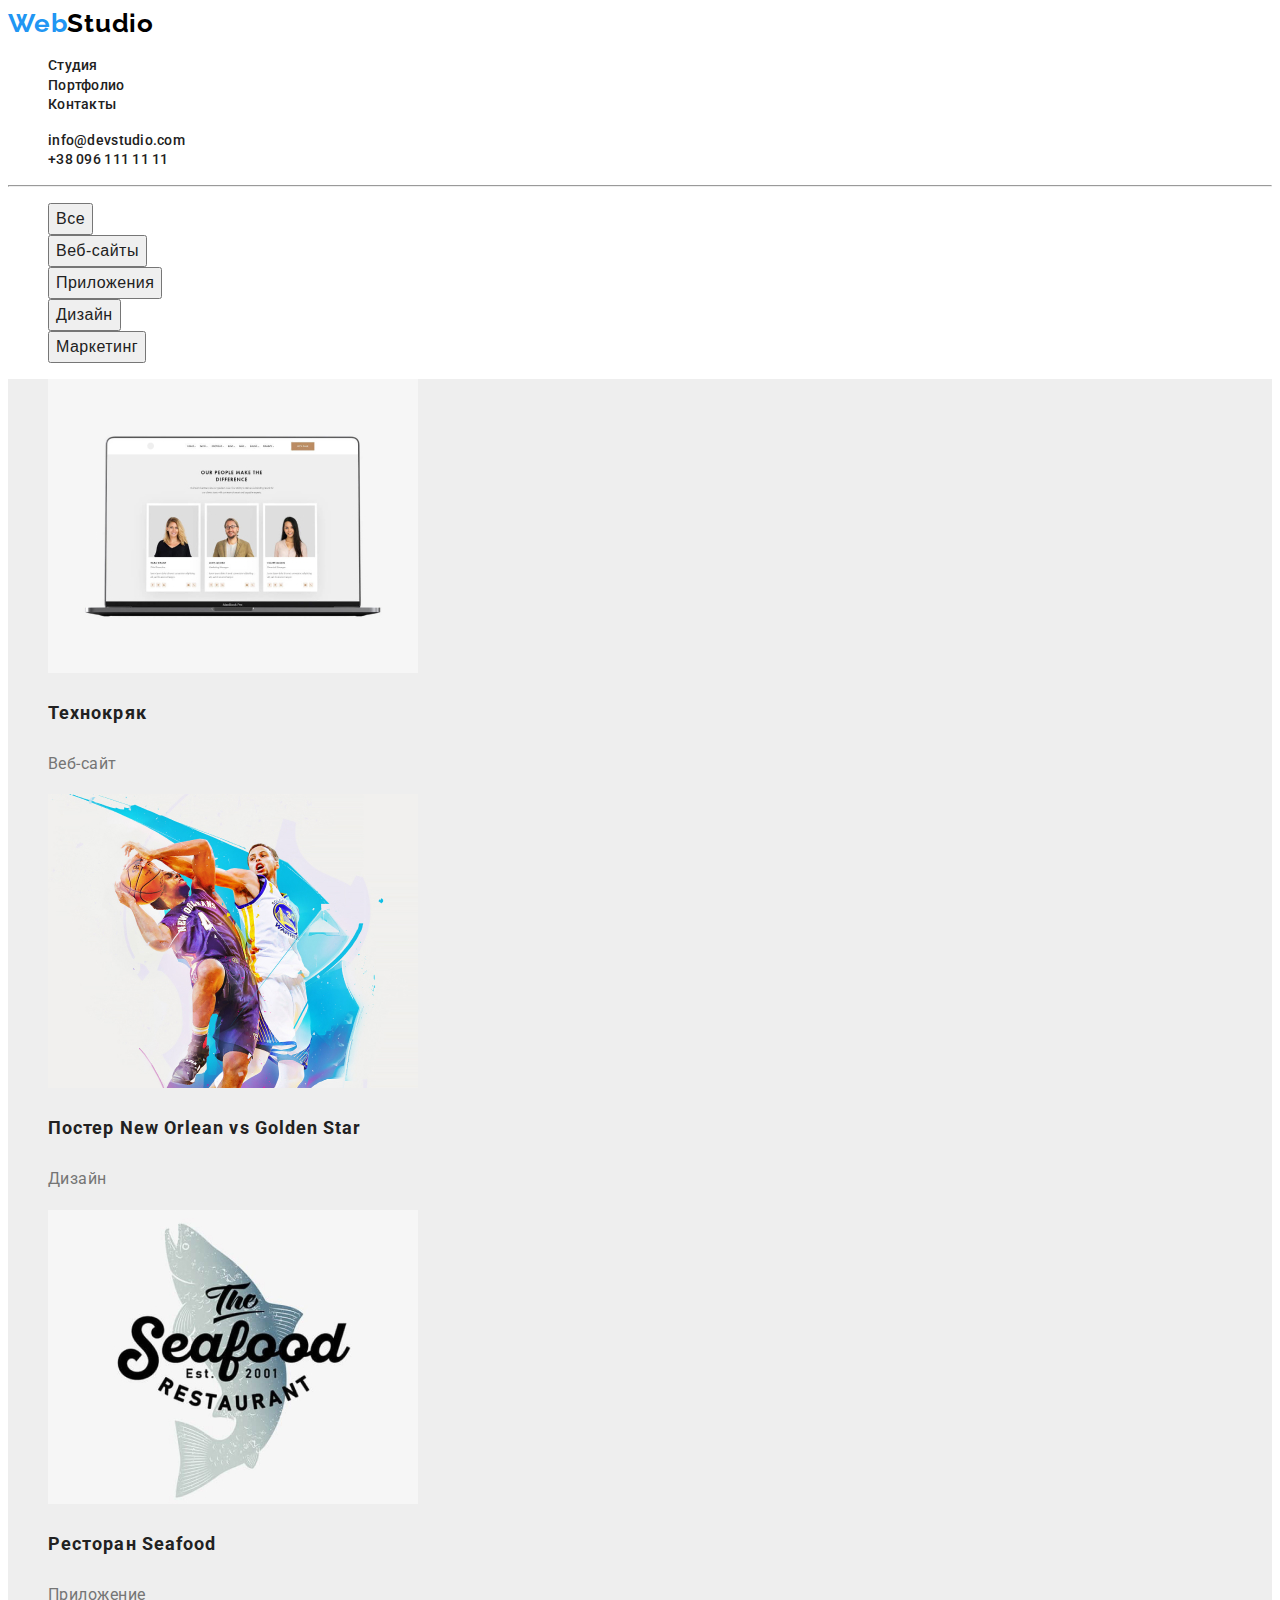
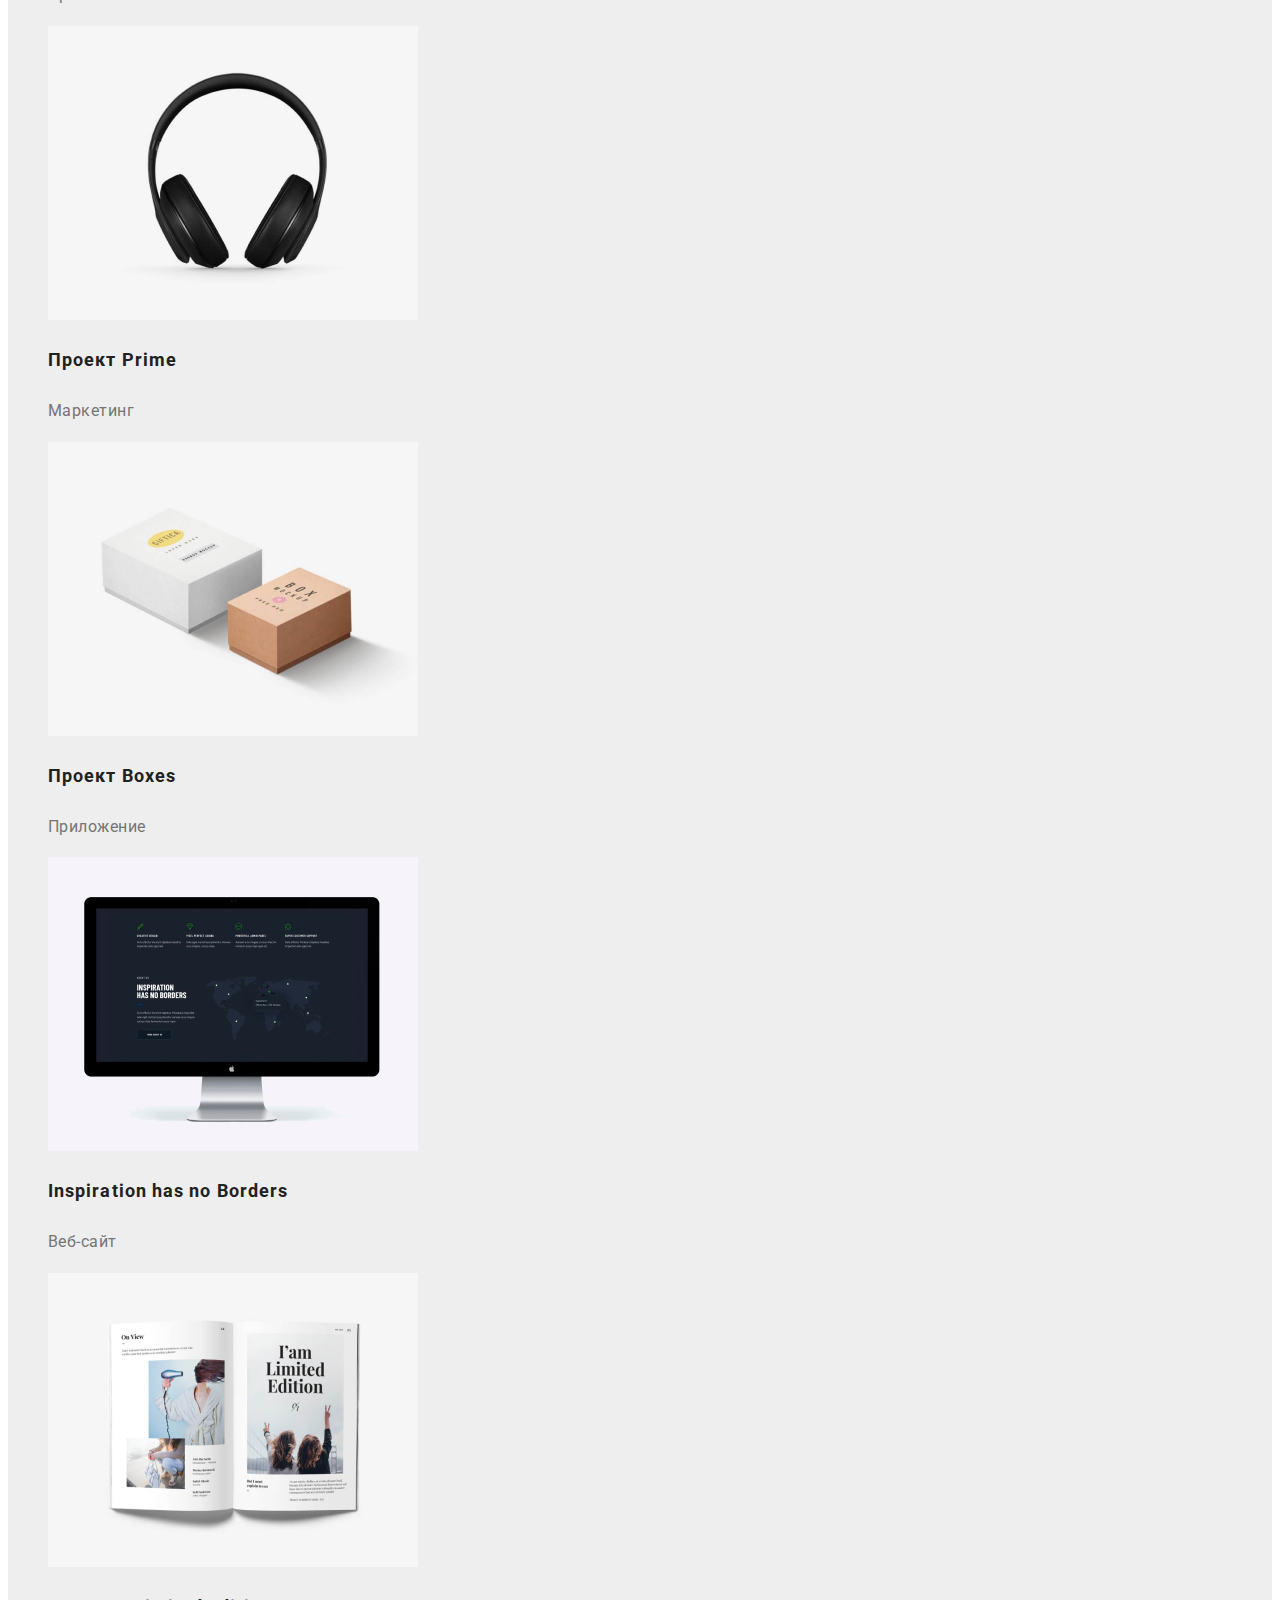
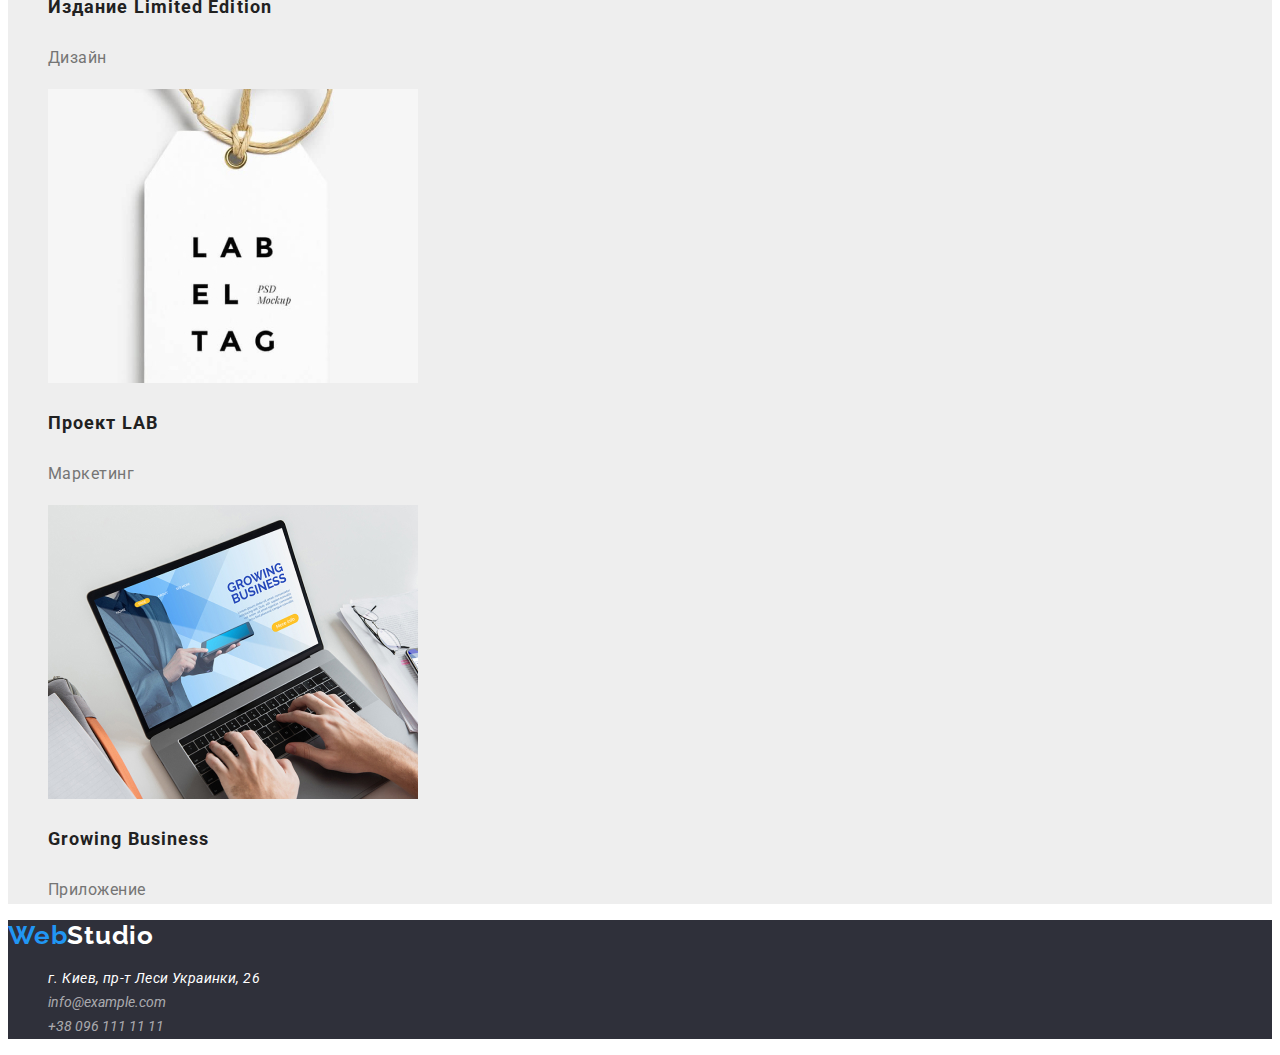
==== portfolio.html @ 7d11e71d "Summary" ====
<!DOCTYPE html>
<html lang="ru">

<head>
    <meta charset="UTF-8">
    <meta http-equiv="X-UA-Compatible" content="IE=edge">
    <meta name="viewport" content="width=device-width, initial-scale=1.0">
    <title>Document</title>
    <link rel="preconnect" href="https://fonts.googleapis.com">
    <link rel="preconnect" href="https://fonts.gstatic.com" crossorigin>
    <link href="https://fonts.googleapis.com/css2?family=Raleway:wght@700&family=Roboto:wght@400;700;900&display=swap"
        rel="stylesheet">
    <link rel="stylesheet" href="Styels/styels.css">
</head>

<body>
    <!--верхняя линия-->
    <header class="header">
        <nav class="heder-nav">
            <a href="/" class="heder-logo link">Web<span class="studio">Studio</span></a>
            <ul class="heder-list">
                <li class="heder-item"><a href="index.html" class="heder-link link">Студия</a></li>
                <li class="heder-item"><a href="portfolio.html" class="heder-link link">Портфолио</a></li>
                <li class="heder-item"><a href="/" class="heder-link link">Контакты</a></li>
            </ul>
        </nav>
        <ul class="heder-contacs">
            <li class="heder-contact-item"><a href="mailto:info@devstudio.com"
                    class="heder-contacs-mail link">info@devstudio.com</a></li>
            <li class="heder-contact-item"><a href="tel:+380961111111" class="heder-contacs-tel link">+38 096 111 11
                    11</a></li>
        </ul>
        <hr class="line">
    </header>
    <!--кнопки-->
    <section class="example">
        <h2 class="visually">кнопки</h2>
        <ul class="examples-list-btn">
        <li class="examples-item-btn"><button type="button" class="link-example-btn">Все</button></li>
        <li class="examples-item-btn"><button type="button" class="link-example-btn">Веб-сайты</button></li>
        <li class="examples-item-btn"><button type="button" class="link-example-btn">Приложения</button></li>
        <li class="examples-item-btn"><button type="button" class="link-example-btn">Дизайн</button></li>
        <li class="examples-item-btn"><button type="button" class="link-example-btn">Маркетинг</button></li>
    </ul>
    <!--примеры работ-->
    
        <h2 class="visually">примеры работы</h2>
    <ul class="examples-list">
        <li class="examples-item"><img src="./imeges/img(14).jpg" alt="ноутбук с изображением" width="370">
            <h3 class="project-type">Технокряк</h3>
            <p class="direction">Веб-сайт</p>
        </li>
        <li class="examples-item"><img src="./imeges/img(15).jpg" alt="баскетболисты" width="370">
            <h3 class="project-type">Постер New Orlean vs Golden Star</h3>
            <p class="direction">Дизайн</p>
        </li>
        <li class="examples-item"><img src="./imeges/img(16).jpg" alt="логотип ресторана" width="370">
            <h3 class="project-type">Ресторан Seafood</h3>
            <p class="direction">Приложение</p>
        </li>
        <li class="examples-item"><img src="./imeges/img(7).jpg" alt="наушники" width="370">
            <h3 class="project-type">Проект Prime</h3>
            <p class="direction">Маркетинг</p>
        </li>
        <li class="examples-item"><img src="./imeges/img(8).jpg" alt="коробки" width="370">
            <h3 class="project-type">Проект Boxes</h3>
            <p class="direction">Приложение</p>
        </li>
        <li class="examples-item"><img src="./imeges/img(9).jpg" alt="монитор" width="370">
            <h3 class="project-type">Inspiration has no Borders</h3>
            <p class="direction">Веб-сайт</p>
        </li>
        <li class="examples-item"><img src="./imeges/img(10).jpg" alt="журнал" width="370">
            <h3 class="project-type">Издание Limited Edition</h3>
            <p class="direction">Дизайн</p>
        </li>
        <li class="examples-item"><img src="./imeges/img(11).jpg" alt="брелок" width="370">
            <h3 class="project-type">Проект LAB</h3>
            <p class="direction">Маркетинг</p>
        </li>
        <li class="examples-item"><img src="./imeges/img(12).jpg" alt="человек работает за ноутбуком" width="370">
            <h3 class="project-type">Growing Business</h3>
            <p class="direction">Приложение</p>
        </li>
    </ul>
    </section>
    <!--подвал-->
    <footer class="footer">
        <a href="/" class="footer-link link">Web<span class="studio1">Studio</span></a>
        <address class="footer-addres">
            <ul class="footer-list">
                <li class="footer_item_addres"><a href="/" class="footer-addres-name link">г. Киев, пр-т Леси Украинки,
                        26</a></li>
                <li class="footer-item"><a href="mailto:info@example.com" class="footer-mail link">info@example.com</a>
                </li>
                <li class="footer-item"><a href="tel:+380961111111" class="footer-tel link">+38 096 111 11 11</a></li>
            </ul>
        </address>
    </footer>
</body>

</html>
---- Styels/styels.css ----
ul {
    list-style: none;
}

.link {
    text-decoration: none;
}

body {
    font-family: "roboto", roboto-serif;
}

:root {
    --heder-color: #212121;
}

/*-----------верхняя линяя-------------*/
.heder-logo {
    font-family: 'Raleway';
    font-style: normal;
    font-weight: 700;
    font-size: 26px;
    line-height: 1.19;
    letter-spacing: 0.03em;
    color: #2196F3;
}

.studio {
    font-weight: 700;
    font-size: 26px;
    line-height: 1.19;
    letter-spacing: 0.03em;
    color: #000000;
}

.heder-link {
    font-weight: 500;
    font-size: 14px;
    line-height: 1.33;
    letter-spacing: 0.02em;
    color: var(--heder-color);
}

.heder-link:hover {
    color: #2196F3;
}

.heder-link:focus {
    color: #2196F3;
}


.heder-contacs-tel,
.heder-contacs-mail {
    font-weight: 500;
    font-size: 14px;
    line-height: 1.33;
    letter-spacing: 0.02em;
    color: var(--heder-color);

}

.heder-contacs-tel:hover,
.heder-contacs-mail:hover {
    color: #2196F3;
}

.heder-contacs-tel:focus,
.heder-contacs-mail:focus {
    color: #2196F3
}

/*----------шапка--------------*/
.advertising {
    background: #2F303A;
}

.advertising-name {
    font-weight: 900;
    font-size: 44px;
    line-height: 1.36;
    text-align: center;
    letter-spacing: 0.06em;
    text-transform: uppercase;
    color: #FFFFFF
}



.color-btn {
    font-weight: 700;
    font-size: 16px;
    line-height: 30px;
    /* identical to box height, or 188% */

    display: flex;
    align-items: center;
    text-align: center;
    letter-spacing: 0.06em;

    color: #FFFFFF;
}

.color-btn:hover {
    background: #2196F3;
    box-shadow: 0px 4px 4px rgba(0, 0, 0, 0.15);
    border-radius: 4px;
}

/*-------особенности--------------*/
.chip-name {
    font-weight: 700;
    font-size: 14px;
    line-height: 1.33;
    letter-spacing: 0.03em;
    text-transform: uppercase;
    color: var(--heder-color);
}

.chip-par {
    font-weight: 400;
    font-size: 14px;
    line-height: 1.71;
    letter-spacing: 0.03em;
    color: #757575;
}

/*---------чем мы занимаемся-------*/
.work-name {
    font-weight: 700;
    font-size: 36px;
    line-height: 1.62;
    text-align: center;
    letter-spacing: 0.03em;
    color: var(--heder-color);
}

/*-----------наша команда-----------*/
.teams {
    background: #F5F4FA;
}

.teams-list {
    background: #FFFFFF;
}

.teams-list .our-teams {
    font-weight: 700;
    font-size: 36px;
    line-height: 1.62;
    text-align: center;
    letter-spacing: 0.03em;
    color: var(--heder-color);
}

.teams-team-name {
    font-weight: 500;
    font-size: 16px;
    line-height: 1.33;
    text-align: center;
    letter-spacing: 0.03em;
    color: var(--heder-color);
}

.teams-team-profesion {
    font-weight: 400;
    font-size: 16px;
    line-height: 1.33;
    text-align: center;
    letter-spacing: 0.03em;
    color: #757575;
}

/*-----------------подвал-----------*/
.footer {
    background: #2F303A;
}

.studio1 {
    font-family: 'Raleway';
    font-style: normal;
    font-weight: 700;
    font-size: 26px;
    line-height: 1.19;
    letter-spacing: 0.03em;
    color: #FFFFFF;
}

.footer-link {
    font-family: 'Raleway';
    font-style: normal;
    font-weight: 700;
    font-size: 26px;
    line-height: 1.19;
    letter-spacing: 0.03em;
    color: #2196F3;
}

.footer-mail,
.footer-tel {
    font-weight: 400;
    font-size: 14px;
    line-height: 1.71;
    color: rgba(255, 255, 255, 0.6);
}

.footer-addres-name {
    font-weight: 400;
    font-size: 14px;
    line-height: 1.71;
    letter-spacing: 0.03em;
    color: #FFFFFF;
}

/*-----------портфолио кнопки------*/
.line {
    #ECECEC;
}

.link-example-btn {
    font-weight: 500;
    font-size: 16px;
    line-height: 1.62;
    text-align: center;
    letter-spacing: 0.03em;
    color: #212121;
}

.link-example-btn:hover {
    background: #2196F3;
}

.link-example-btn:focus {
    background: #2196F3;
}

.examples-list {
    background: #EEEEEE;
}

.visually {
    position: absolute;
    white-space: nowrap;
    width: 1px;
    height: 1px;
    overflow: hidden;
    border: 0;
    padding: 0;
    clip: rect(0 0 0 0);
    clip-path: inset(50%);
    margin: -1px;
}

.project-type {
    font-weight: 700;
    font-size: 18px;
    line-height: 2;
    letter-spacing: 0.06em;
    color: #212121;
}

.direction {
    font-weight: 400;
    font-size: 16px;
    line-height: 1.86;
    letter-spacing: 0.03em;
    color: #757575;
}
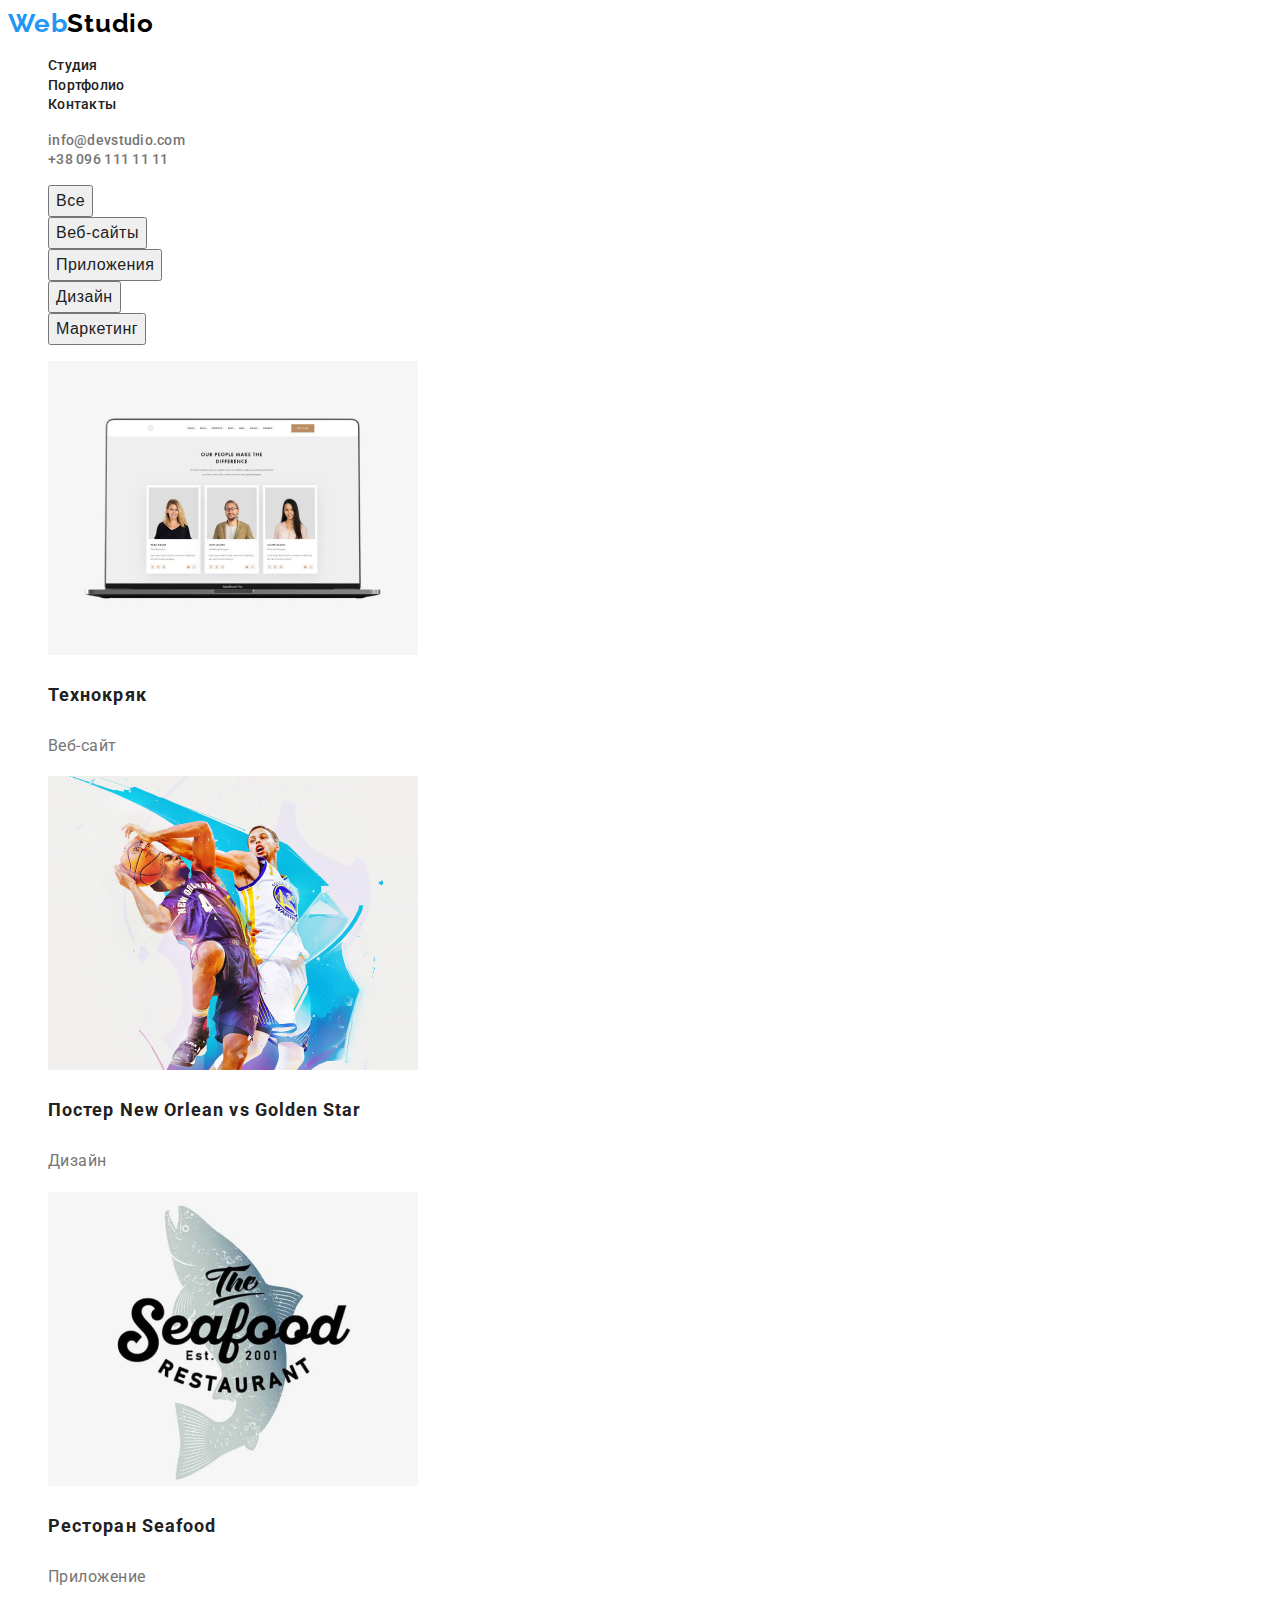
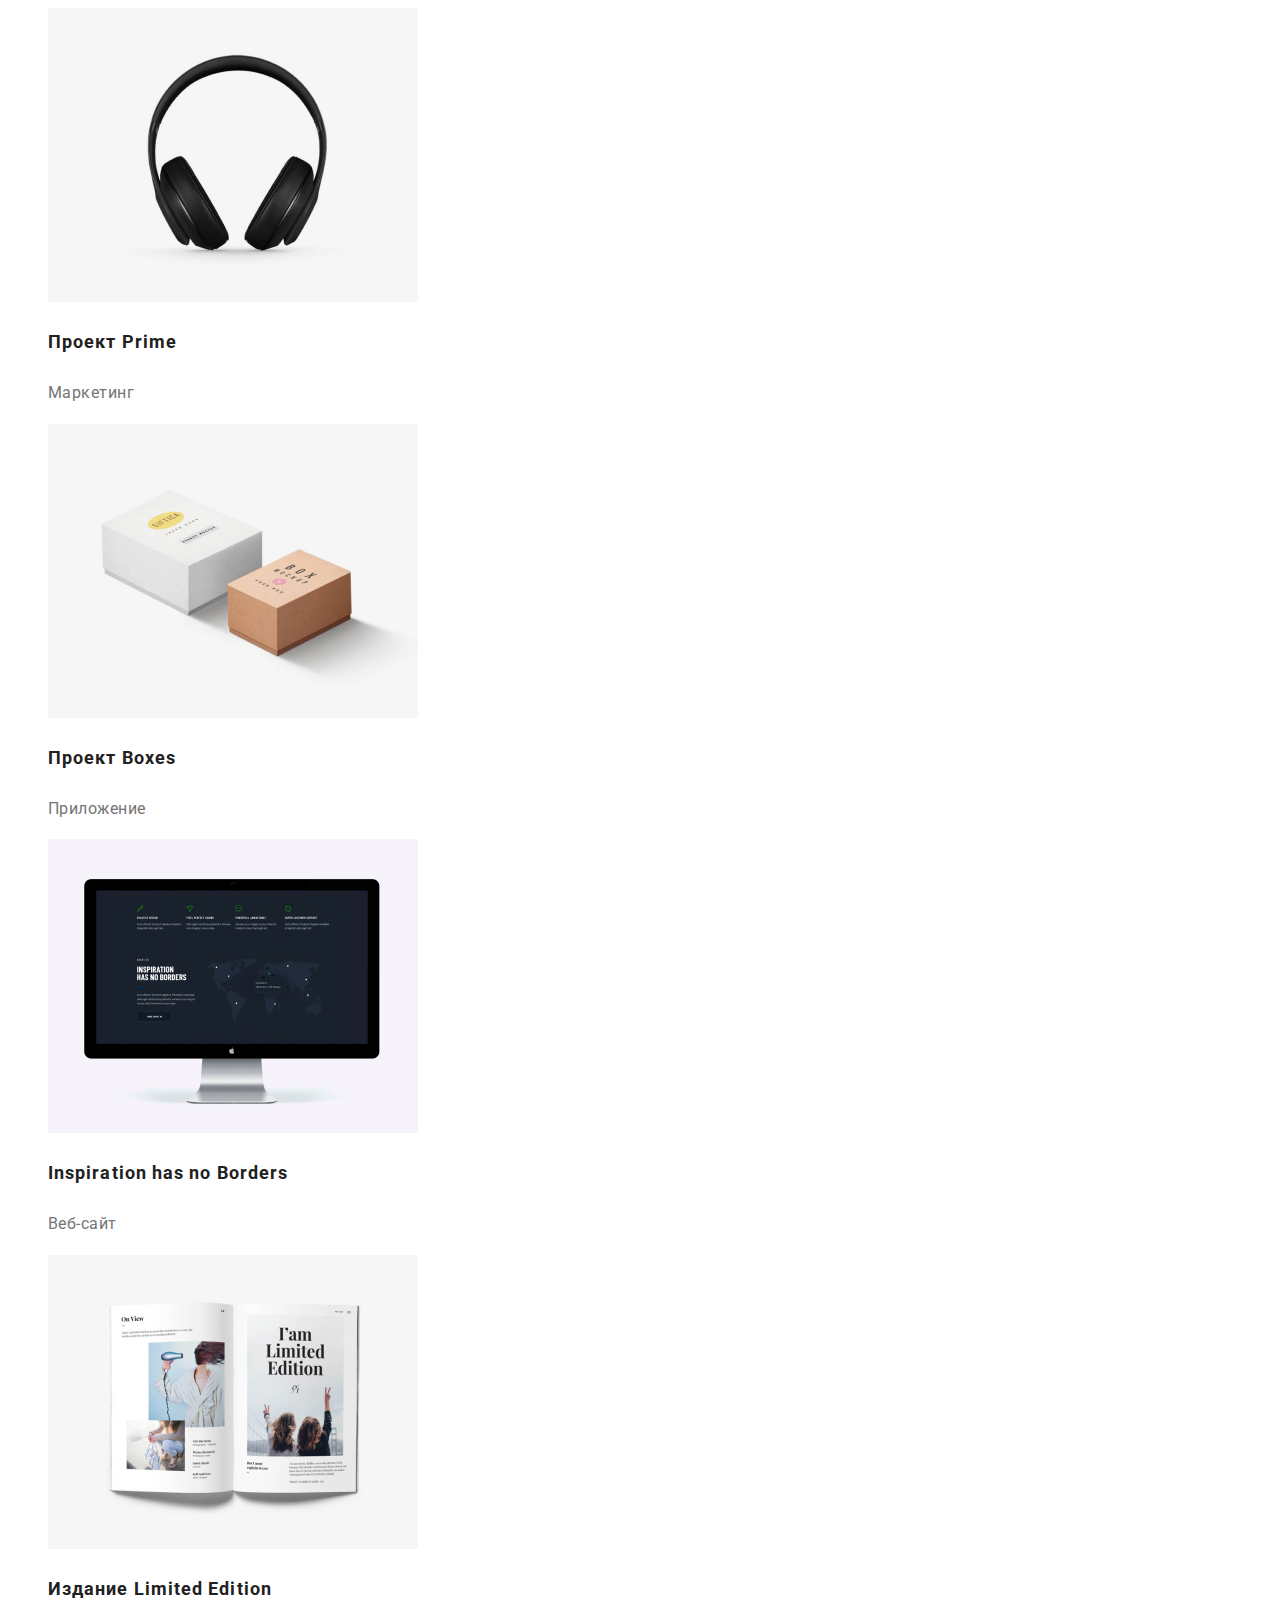
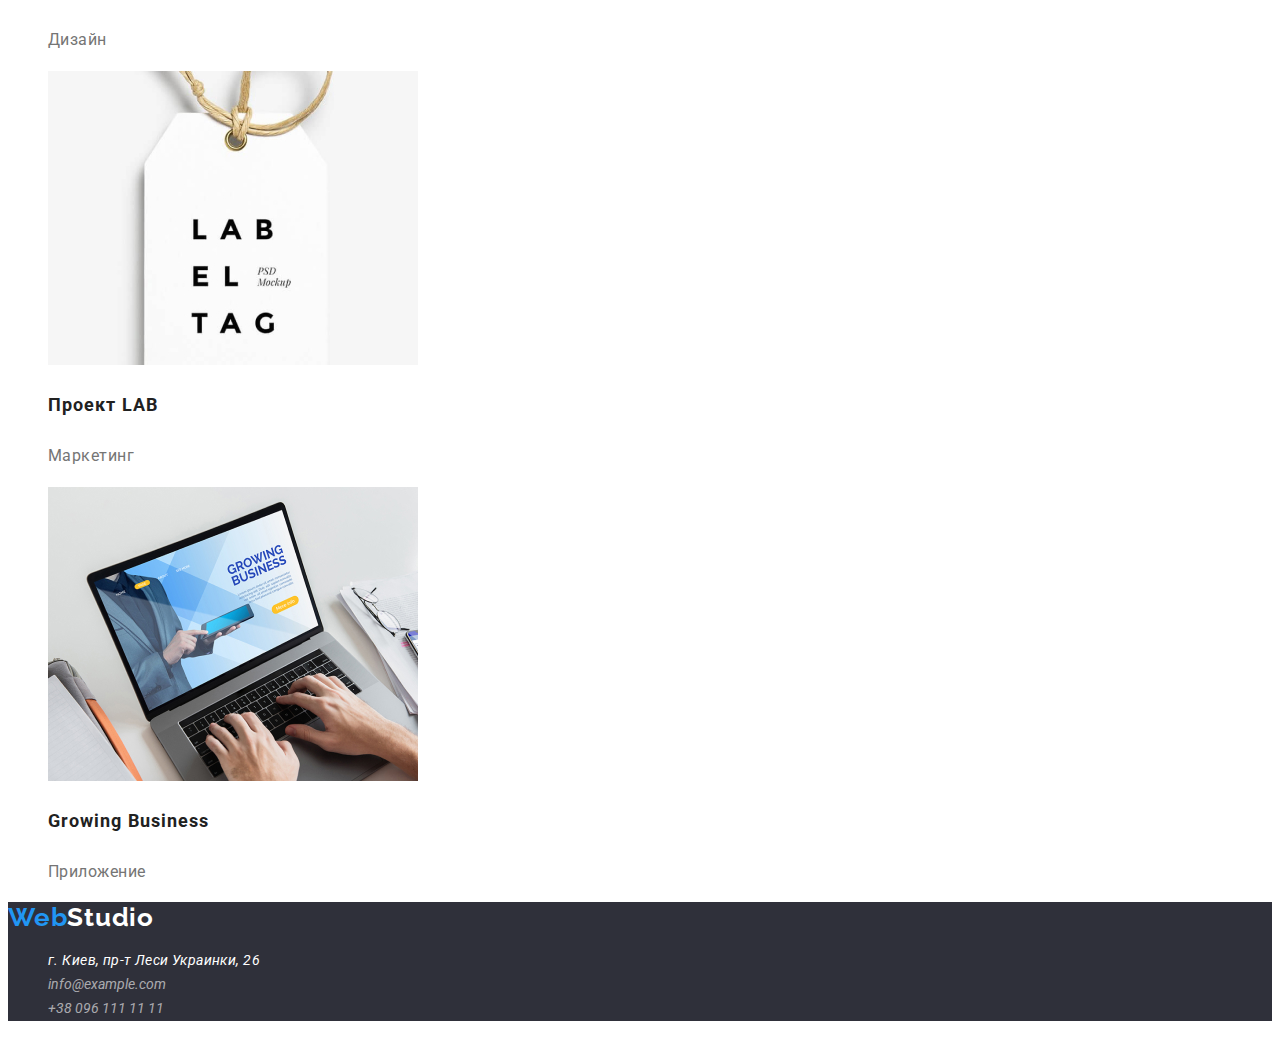
==== commit 26a2a712: "summary" ====
--- a/portfolio.html
+++ b/portfolio.html
@@ -8,7 +8,7 @@
     <title>Document</title>
     <link rel="preconnect" href="https://fonts.googleapis.com">
     <link rel="preconnect" href="https://fonts.gstatic.com" crossorigin>
-    <link href="https://fonts.googleapis.com/css2?family=Raleway:wght@700&family=Roboto:wght@400;700;900&display=swap"
+    <link href="https://fonts.googleapis.com/css2?family=Raleway:wght@700&family=Roboto:wght@400;500;700;900&display=swap"
         rel="stylesheet">
     <link rel="stylesheet" href="Styels/styels.css">
 </head>
@@ -30,8 +30,7 @@
             <li class="heder-contact-item"><a href="tel:+380961111111" class="heder-contacs-tel link">+38 096 111 11
                     11</a></li>
         </ul>
-        <hr class="line">
-    </header>
+        </header>
     <!--кнопки-->
     <section class="example">
         <h2 class="visually">кнопки</h2>
--- a/Styels/styels.css
+++ b/Styels/styels.css
@@ -12,6 +12,10 @@
 
 :root {
     --heder-color: #212121;
+}
+
+button {
+    cursor: pointer;
 }
 
 /*-----------верхняя линяя-------------*/
@@ -56,7 +60,7 @@
     font-size: 14px;
     line-height: 1.33;
     letter-spacing: 0.02em;
-    color: var(--heder-color);
+    color: #757575;
 
 }
 
@@ -97,8 +101,8 @@
     align-items: center;
     text-align: center;
     letter-spacing: 0.06em;
-
-    color: #FFFFFF;
+    color: #FFFFFF;
+    background: #2196F3;
 }
 
 .color-btn:hover {
@@ -210,12 +214,16 @@
     line-height: 1.71;
     letter-spacing: 0.03em;
     color: #FFFFFF;
+
+}
+
+.footer-mail:hover,
+.footer-tel:hover,
+.footer-addres-name:hover {
+    color: #2196F3;
 }
 
 /*-----------портфолио кнопки------*/
-.line {
-    #ECECEC;
-}
 
 .link-example-btn {
     font-weight: 500;
@@ -227,6 +235,13 @@
 }
 
 .link-example-btn:hover {
+    font-weight: 500;
+    font-size: 16px;
+    line-height: 1.62;
+    text-align: center;
+    letter-spacing: 0.03em;
+
+    color: #FFFFFF;
     background: #2196F3;
 }
 
@@ -235,7 +250,7 @@
 }
 
 .examples-list {
-    background: #EEEEEE;
+    background: #FFF;
 }
 
 .visually {
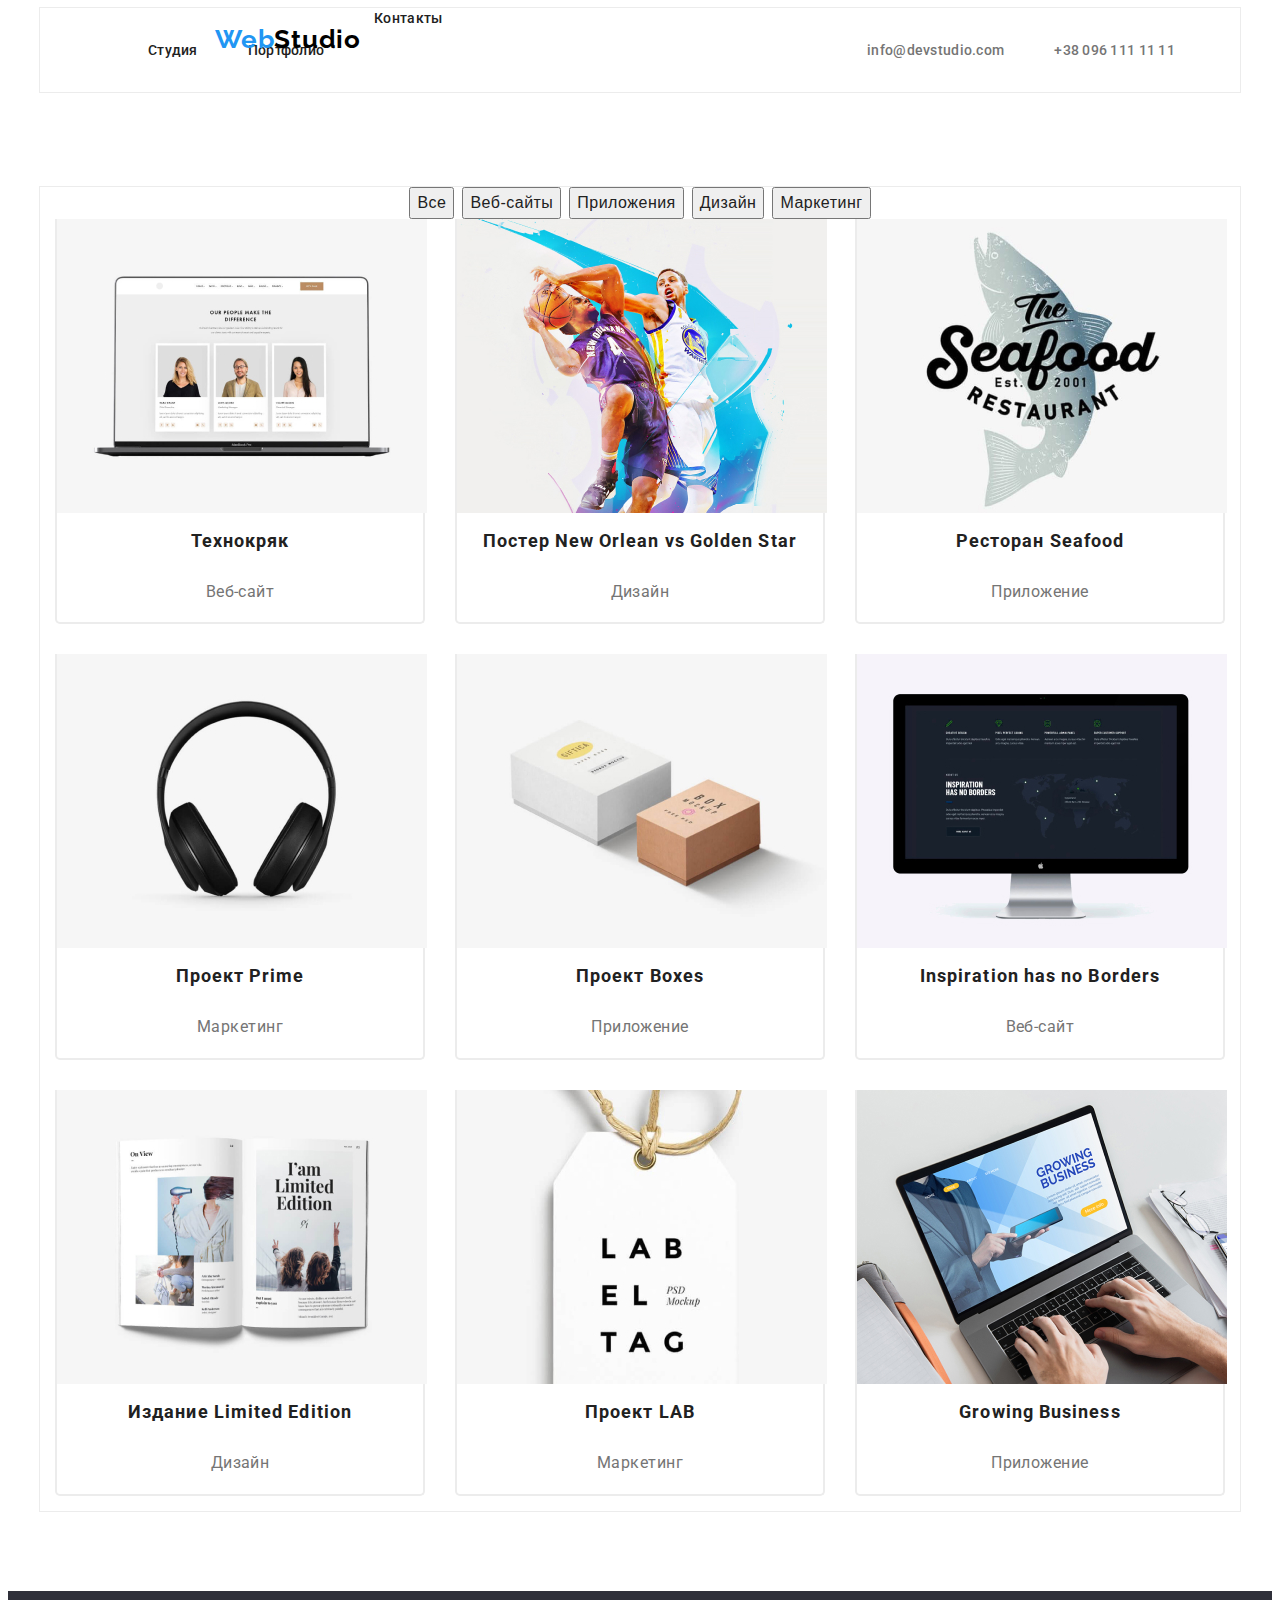
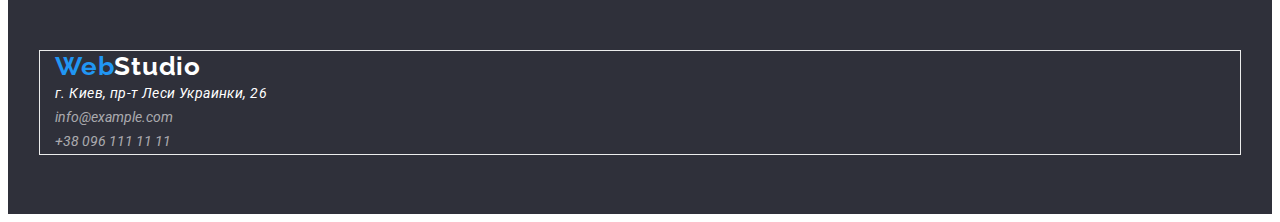
==== commit abaae4e8: "summary" ====
--- a/portfolio.html
+++ b/portfolio.html
@@ -16,6 +16,7 @@
 <body>
     <!--верхняя линия-->
     <header class="header">
+        <div class="container">
         <nav class="heder-nav">
             <a href="/" class="heder-logo link">Web<span class="studio">Studio</span></a>
             <ul class="heder-list">
@@ -30,16 +31,20 @@
             <li class="heder-contact-item"><a href="tel:+380961111111" class="heder-contacs-tel link">+38 096 111 11
                     11</a></li>
         </ul>
+        </div>
         </header>
     <!--кнопки-->
     <section class="example">
+        <div class="container">
         <h2 class="visually">кнопки</h2>
+        <div class="examples-list-btn-container">
         <ul class="examples-list-btn">
         <li class="examples-item-btn"><button type="button" class="link-example-btn">Все</button></li>
         <li class="examples-item-btn"><button type="button" class="link-example-btn">Веб-сайты</button></li>
         <li class="examples-item-btn"><button type="button" class="link-example-btn">Приложения</button></li>
         <li class="examples-item-btn"><button type="button" class="link-example-btn">Дизайн</button></li>
         <li class="examples-item-btn"><button type="button" class="link-example-btn">Маркетинг</button></li>
+        </div>
     </ul>
     <!--примеры работ-->
     
@@ -82,9 +87,11 @@
             <p class="direction">Приложение</p>
         </li>
     </ul>
+    </div>
     </section>
     <!--подвал-->
     <footer class="footer">
+        <div class="container">
         <a href="/" class="footer-link link">Web<span class="studio1">Studio</span></a>
         <address class="footer-addres">
             <ul class="footer-list">
@@ -95,6 +102,7 @@
                 <li class="footer-item"><a href="tel:+380961111111" class="footer-tel link">+38 096 111 11 11</a></li>
             </ul>
         </address>
+        </div>
     </footer>
 </body>
 
--- a/Styels/styels.css
+++ b/Styels/styels.css
@@ -1,5 +1,7 @@
 ul {
     list-style: none;
+    margin: 0;
+    padding: 0;
 }
 
 .link {
@@ -18,8 +20,43 @@
     cursor: pointer;
 }
 
+* {
+    box-sizing: border-box;
+}
+
+.container {
+    width: 1200px;
+    margin-left: auto;
+    margin-right: auto;
+    padding-left: 15px;
+    padding-right: 15px;
+    outline: 1px solid #ECECEC;
+}
+
+img {
+    display: block;
+}
+
 /*-----------верхняя линяя-------------*/
+
+
+.header .container {
+
+    display: flex;
+}
+
+.heder-list {
+    display: flex;
+    margin-left: 93px;
+
+
+}
+
 .heder-logo {
+    left: 215px;
+
+    position: absolute;
+    top: 24px;
     font-family: 'Raleway';
     font-style: normal;
     font-weight: 700;
@@ -27,6 +64,11 @@
     line-height: 1.19;
     letter-spacing: 0.03em;
     color: #2196F3;
+}
+
+.heder-item:not(:last-child) {
+    margin-right: 50px;
+    padding: 32px 0px;
 }
 
 .studio {
@@ -53,6 +95,11 @@
     color: #2196F3;
 }
 
+.heder-contacs {
+    display: flex;
+    align-items: center;
+    margin-left: auto;
+}
 
 .heder-contacs-tel,
 .heder-contacs-mail {
@@ -74,12 +121,22 @@
     color: #2196F3
 }
 
+.heder-contact-item {
+    margin-right: 50px;
+}
+
 /*----------шапка--------------*/
 .advertising {
     background: #2F303A;
+    padding-top: 200px;
+    padding-bottom: 200px;
+
 }
 
 .advertising-name {
+    margin: 0 auto;
+    margin-bottom: 30px;
+    max-width: 696px;
     font-weight: 900;
     font-size: 44px;
     line-height: 1.36;
@@ -89,20 +146,20 @@
     color: #FFFFFF
 }
 
-
-
 .color-btn {
+    min-width: 200;
+    height: 50;
     font-weight: 700;
     font-size: 16px;
     line-height: 30px;
-    /* identical to box height, or 188% */
-
     display: flex;
     align-items: center;
     text-align: center;
     letter-spacing: 0.06em;
     color: #FFFFFF;
     background: #2196F3;
+    margin: 0 auto;
+    display: block;
 }
 
 .color-btn:hover {
@@ -112,6 +169,15 @@
 }
 
 /*-------особенности--------------*/
+.chip {
+    padding-top: 95px;
+    padding-bottom: 95px;
+}
+
+.chip-list {
+    display: flex;
+}
+
 .chip-name {
     font-weight: 700;
     font-size: 14px;
@@ -119,6 +185,7 @@
     letter-spacing: 0.03em;
     text-transform: uppercase;
     color: var(--heder-color);
+    margin-bottom: 10px;
 }
 
 .chip-par {
@@ -127,9 +194,27 @@
     line-height: 1.71;
     letter-spacing: 0.03em;
     color: #757575;
+    max-width: 270px;
 }
 
 /*---------чем мы занимаемся-------*/
+.work {
+    padding-bottom: 95px;
+}
+
+.work-name3 {
+    text-align: center;
+    padding-bottom: 50px;
+}
+
+.work-list {
+    display: flex;
+}
+
+.work-item:not(:last-child) {
+    margin-right: 30px;
+}
+
 .work-name {
     font-weight: 700;
     font-size: 36px;
@@ -140,11 +225,24 @@
 }
 
 /*-----------наша команда-----------*/
+.our-teams {
+    text-align: center;
+    margin-bottom: 50px;
+}
+
 .teams {
     background: #F5F4FA;
-}
+    padding-bottom: 0px;
+}
+
+.teams-item {
+    margin-right: 30px;
+}
+
+
 
 .teams-list {
+    display: flex;
     background: #FFFFFF;
 }
 
@@ -173,11 +271,20 @@
     text-align: center;
     letter-spacing: 0.03em;
     color: #757575;
+}
+
+.teams .teams-item {
+    border-width: 0px 2px 2px 2px;
+    border-style: solid;
+    border-radius: 0px 0px 5px 5px;
+    border-color: #ECECEC;
 }
 
 /*-----------------подвал-----------*/
 .footer {
     background: #2F303A;
+    padding-top: 60px;
+    padding-bottom: 60px;
 }
 
 .studio1 {
@@ -190,6 +297,8 @@
     color: #FFFFFF;
 }
 
+
+
 .footer-link {
     font-family: 'Raleway';
     font-style: normal;
@@ -224,6 +333,21 @@
 }
 
 /*-----------портфолио кнопки------*/
+.example {
+    padding-top: 95px;
+    padding-bottom: 95px;
+}
+
+.examples-list-btn {
+    display: flex;
+    justify-content: center;
+    align-items: center;
+}
+
+.examples-item-btn:not(:last-child) {
+    margin-right: 8px;
+}
+
 
 .link-example-btn {
     font-weight: 500;
@@ -232,6 +356,7 @@
     text-align: center;
     letter-spacing: 0.03em;
     color: #212121;
+
 }
 
 .link-example-btn:hover {
@@ -250,7 +375,27 @@
 }
 
 .examples-list {
+    display: flex;
+    flex-wrap: wrap;
     background: #FFF;
+    margin: -15px;
+}
+
+.examples-item {
+
+    width: calc(100% / 3 - 30px);
+    margin: 15px;
+}
+
+.project-type {
+    text-align: center;
+    margin-top: 10px;
+
+}
+
+.direction {
+    text-align: center;
+    margin-top: 10px;
 }
 
 .visually {
@@ -266,6 +411,13 @@
     margin: -1px;
 }
 
+.container .examples-item {
+    border-width: 0px 2px 2px 2px;
+    border-style: solid;
+    border-radius: 0px 0px 5px 5px;
+    border-color: #ECECEC;
+}
+
 .project-type {
     font-weight: 700;
     font-size: 18px;
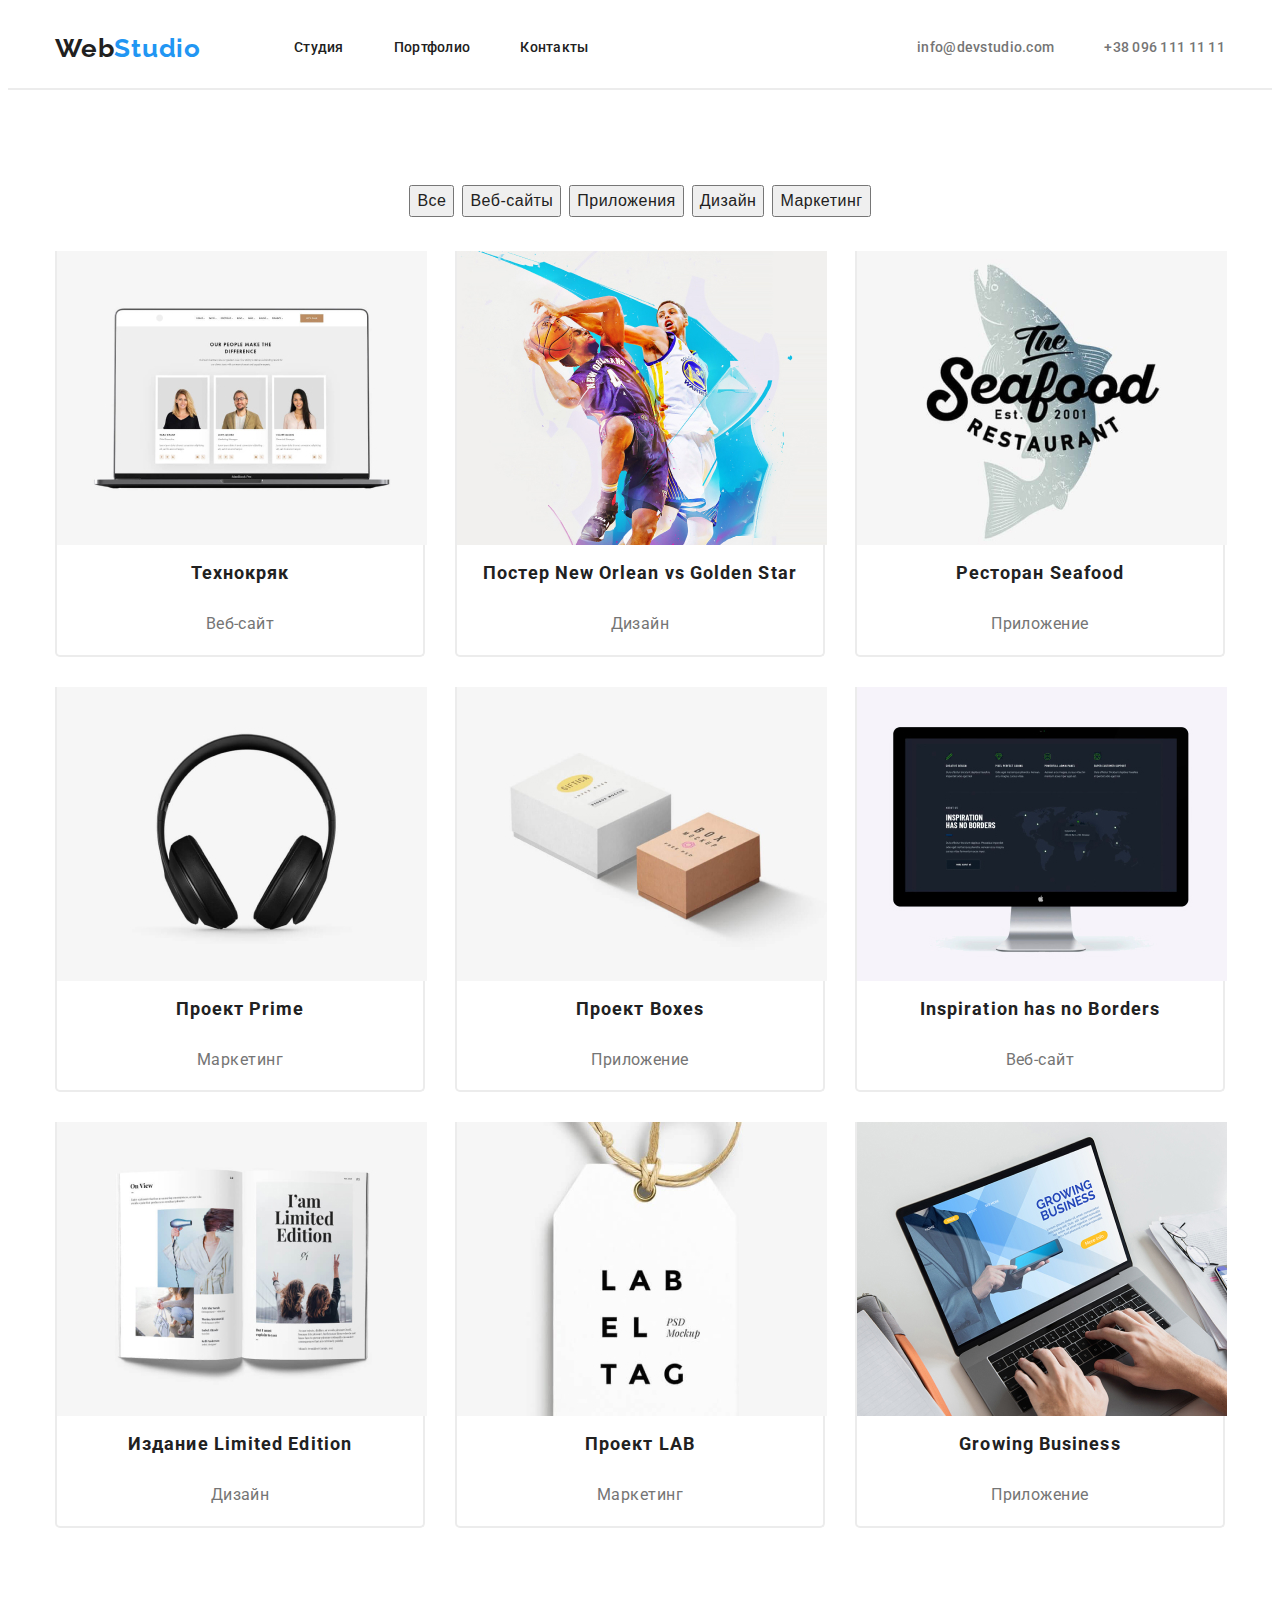
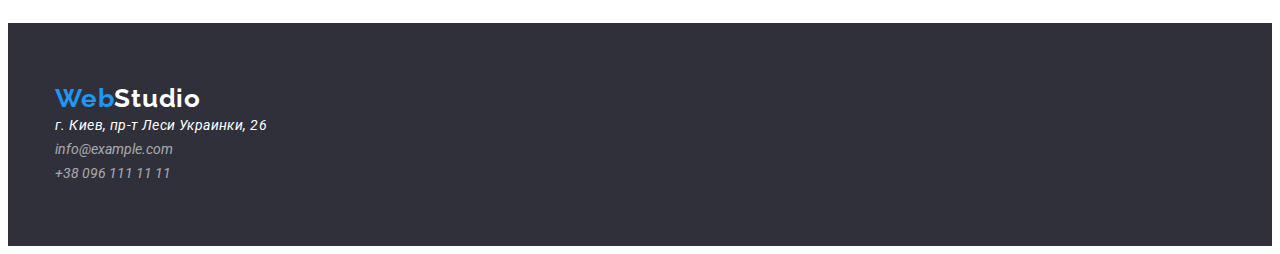
==== commit 9cf276c8: "summary" ====
--- a/portfolio.html
+++ b/portfolio.html
@@ -15,24 +15,42 @@
 
 <body>
     <!--верхняя линия-->
-    <header class="header">
-        <div class="container">
-        <nav class="heder-nav">
-            <a href="/" class="heder-logo link">Web<span class="studio">Studio</span></a>
-            <ul class="heder-list">
-                <li class="heder-item"><a href="index.html" class="heder-link link">Студия</a></li>
-                <li class="heder-item"><a href="portfolio.html" class="heder-link link">Портфолио</a></li>
-                <li class="heder-item"><a href="/" class="heder-link link">Контакты</a></li>
+<header class="header">
+<div class="container">
+    <!--Навигация-->
+    <nav class="header-nav">
+        <div class="main-nav">
+            <!--Логотип-->
+            <a href="./" class="logo link" lang="en"><span class="logo-web">Web</span>Studio</a>
+            <!-- Ссылки на страницы -->
+            <ul class="header-lists lists">
+                <div class="nav-list">
+                    <li class="header-item">
+                        <a class="header-item-link link current" href="./">Студия</a>
+                    </li>
+                    <li class="header-item">
+                        <a class="header-item-link link" href="./portfolio.html">Портфолио</a>
+                    </li>
+                    <li class="header-item">
+                        <a class="header-item-link link" href="">Контакты</a>
+                    </li>
+                </div>
             </ul>
-        </nav>
-        <ul class="heder-contacs">
-            <li class="heder-contact-item"><a href="mailto:info@devstudio.com"
-                    class="heder-contacs-mail link">info@devstudio.com</a></li>
-            <li class="heder-contact-item"><a href="tel:+380961111111" class="heder-contacs-tel link">+38 096 111 11
-                    11</a></li>
-        </ul>
         </div>
-        </header>
+    </nav>
+    <!--Контакты-->
+    <ul class="header-contact-lists lists">
+        <div class="nav-contact">
+            <li class="header-contact-item">
+                <a class="header-contact-link link" href="mailto:info@devstudio.com">info@devstudio.com</a>
+            </li>
+            <li class="header-contact-item">
+                <a class="header-contact-link link" href="tel:+380961111111">+38 096 111 11 11</a>
+            </li>
+        </div>
+    </ul>
+</div>
+</header>
     <!--кнопки-->
     <section class="example">
         <div class="container">
--- a/Styels/styels.css
+++ b/Styels/styels.css
@@ -30,7 +30,7 @@
     margin-right: auto;
     padding-left: 15px;
     padding-right: 15px;
-    outline: 1px solid #ECECEC;
+    /* outline: 1px solid #ECECEC;*/
 }
 
 img {
@@ -38,27 +38,37 @@
 }
 
 /*-----------верхняя линяя-------------*/
-
+.header {
+    border-width: 0px 0px 2px 0px;
+    border-style: solid;
+    border-color: #ECECEC;
+}
 
 .header .container {
-
-    display: flex;
-}
-
-.heder-list {
-    display: flex;
-    margin-left: 93px;
-
-
-}
-
-.heder-logo {
-    left: 215px;
-
-    position: absolute;
-    top: 24px;
+    display: flex;
+    justify-content: space-between;
+    align-items: center;
+
+}
+
+/* -----Линки хедера----- */
+.header-lists .link,
+.header-contact-lists .link {
+    display: block;
+    padding-top: 32px;
+    padding-bottom: 32px;
+}
+
+/* -----Блок навигации----- */
+.main-nav {
+    display: flex;
+    align-items: center;
+}
+
+/* -----Логотип в хедере----- */
+.logo {
+    margin-right: 93px;
     font-family: 'Raleway';
-    font-style: normal;
     font-weight: 700;
     font-size: 26px;
     line-height: 1.19;
@@ -66,63 +76,74 @@
     color: #2196F3;
 }
 
-.heder-item:not(:last-child) {
+.logo-web {
+    color: var(--heder-color);
+
+}
+
+.logo:hover,
+.logo-web:hover {
+    color: #2196F3;
+}
+
+.logo:focus,
+.logo-web:focus {
+    color: #2196F3;
+}
+
+.nav-list {
+    display: flex;
+    align-items: center;
+}
+
+.header-item {
     margin-right: 50px;
-    padding: 32px 0px;
-}
-
-.studio {
-    font-weight: 700;
-    font-size: 26px;
-    line-height: 1.19;
-    letter-spacing: 0.03em;
-    color: #000000;
-}
-
-.heder-link {
+}
+
+.header-item:last-child {
+    margin-right: 0;
+}
+
+.header-lists,
+.header-item-link {
     font-weight: 500;
     font-size: 14px;
-    line-height: 1.33;
+    line-height: 1.14;
     letter-spacing: 0.02em;
     color: var(--heder-color);
 }
 
-.heder-link:hover {
-    color: #2196F3;
-}
-
-.heder-link:focus {
-    color: #2196F3;
-}
-
-.heder-contacs {
-    display: flex;
-    align-items: center;
+.current {
+    color: var(--heder-color);
+}
+
+.header-item-link:hover,
+.header-item-link:focus {
+    color: #2196F3;
+}
+
+/* -----Контакты хедера----- */
+.nav-contact {
+    display: flex;
     margin-left: auto;
-}
-
-.heder-contacs-tel,
-.heder-contacs-mail {
+    align-items: center;
+}
+
+.header-contact-item:not(:first-child) {
+    margin-left: 50px;
+}
+
+.header-contact-link {
     font-weight: 500;
     font-size: 14px;
-    line-height: 1.33;
+    line-height: 1.14;
     letter-spacing: 0.02em;
     color: #757575;
-
-}
-
-.heder-contacs-tel:hover,
-.heder-contacs-mail:hover {
-    color: #2196F3;
-}
-
-.heder-contacs-tel:focus,
-.heder-contacs-mail:focus {
-    color: #2196F3
-}
-
-.heder-contact-item {
-    margin-right: 50px;
+}
+
+.header-contact-link:hover,
+.header-contact-link:focus {
+    color: #2196F3;
 }
 
 /*----------шапка--------------*/
@@ -179,6 +200,7 @@
 }
 
 .chip-name {
+    text-align: center;
     font-weight: 700;
     font-size: 14px;
     line-height: 1.33;
@@ -189,6 +211,7 @@
 }
 
 .chip-par {
+    text-align: center;
     font-weight: 400;
     font-size: 14px;
     line-height: 1.71;
@@ -209,6 +232,7 @@
 
 .work-list {
     display: flex;
+    margin-bottom: 94px;
 }
 
 .work-item:not(:last-child) {
@@ -342,6 +366,7 @@
     display: flex;
     justify-content: center;
     align-items: center;
+    margin-bottom: 34px;
 }
 
 .examples-item-btn:not(:last-child) {
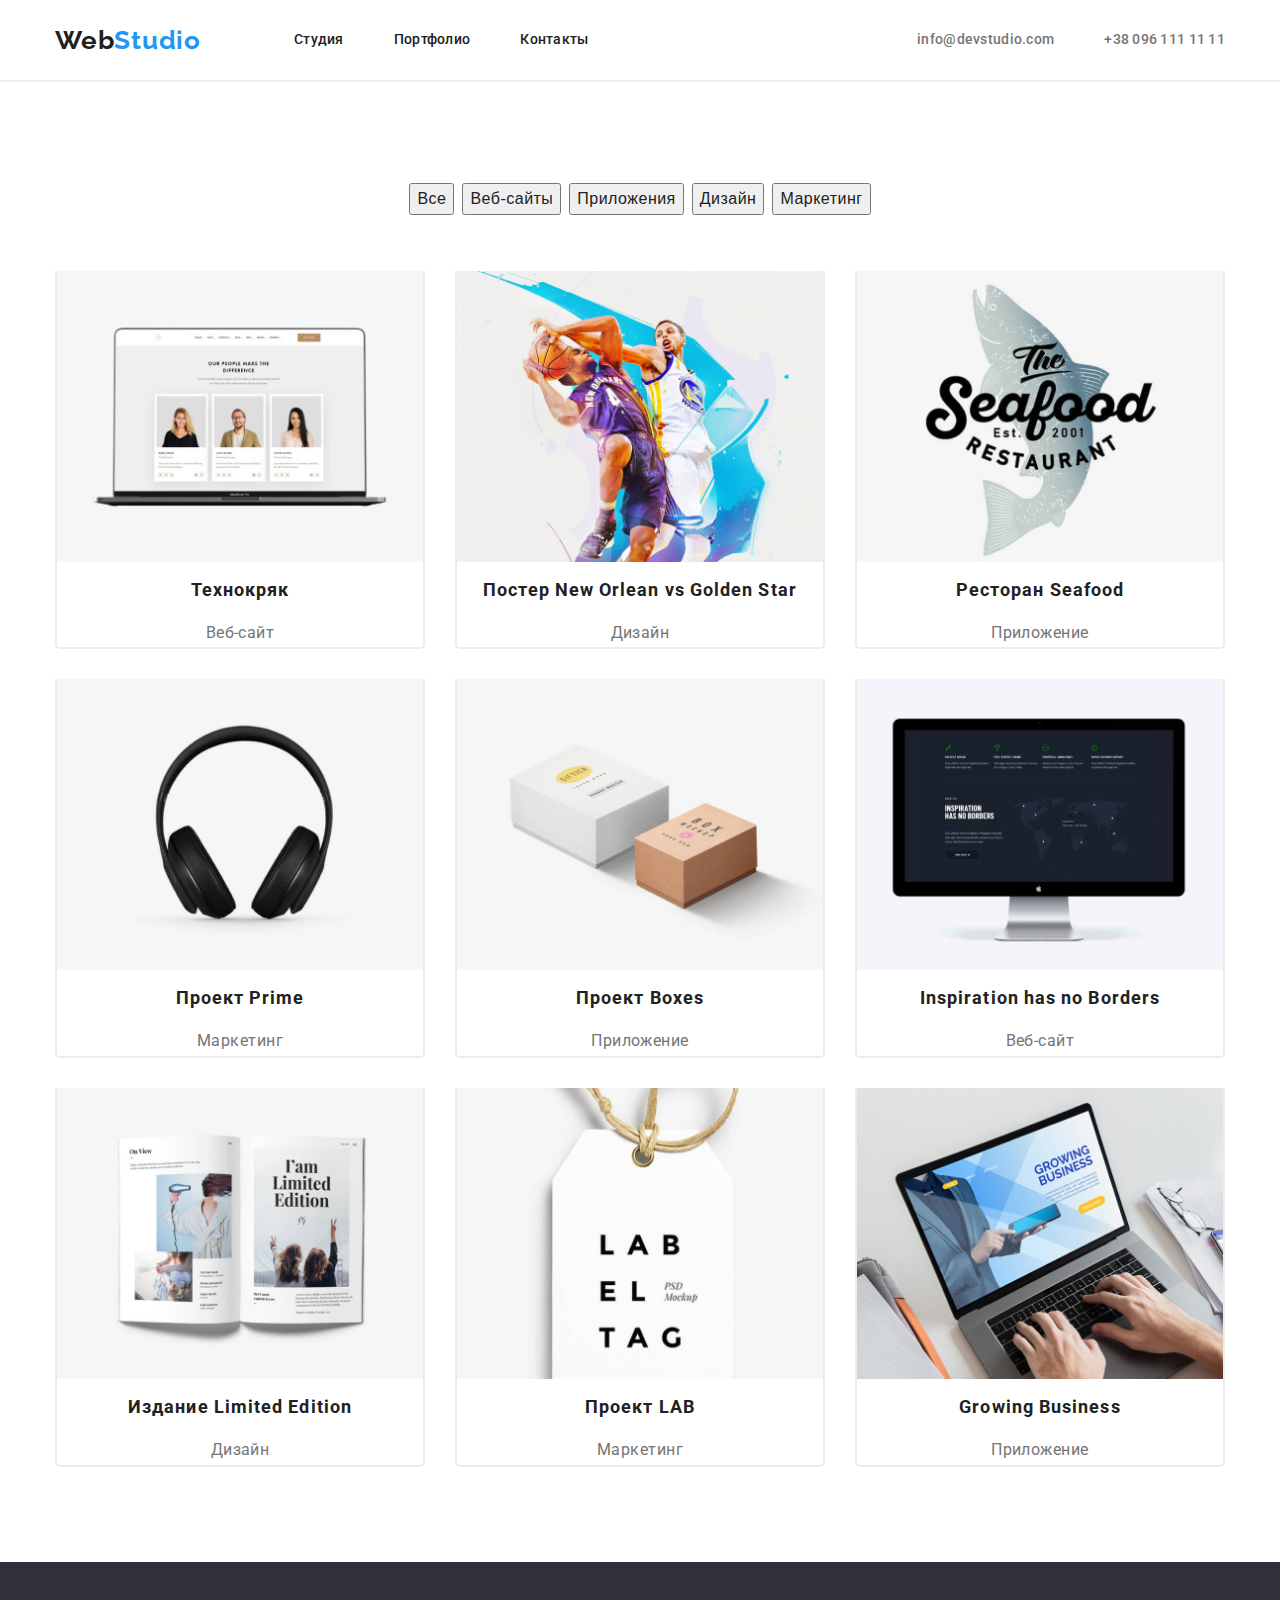
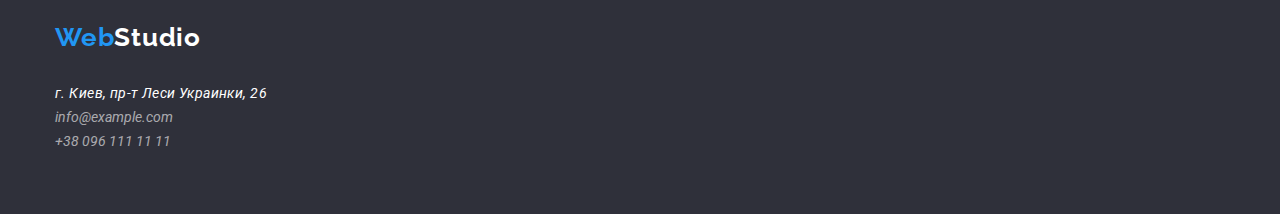
==== commit 5b343dbc: "summary" ====
--- a/portfolio.html
+++ b/portfolio.html
@@ -1,25 +1,29 @@
 <!DOCTYPE html>
 <html lang="ru">
-
 <head>
     <meta charset="UTF-8">
     <meta http-equiv="X-UA-Compatible" content="IE=edge">
     <meta name="viewport" content="width=device-width, initial-scale=1.0">
     <title>Document</title>
+    <link rel="stylesheet" href="https://cdnjs.cloudflare.com/ajax/libs/modern-normalize/1.1.0/modern-normalize.min.css"
+        integrity="sha512-wpPYUAdjBVSE4KJnH1VR1HeZfpl1ub8YT/NKx4PuQ5NmX2tKuGu6U/JRp5y+Y8XG2tV+wKQpNHVUX03MfMFn9Q=="
+        crossorigin="anonymous" referrerpolicy="no-referrer" />
     <link rel="preconnect" href="https://fonts.googleapis.com">
     <link rel="preconnect" href="https://fonts.gstatic.com" crossorigin>
-    <link href="https://fonts.googleapis.com/css2?family=Raleway:wght@700&family=Roboto:wght@400;500;700;900&display=swap"
+    <link rel="preconnect" href="https://fonts.googleapis.com">
+    <link rel="preconnect" href="https://fonts.gstatic.com" crossorigin>
+    <link
+        href="https://fonts.googleapis.com/css2?family=Raleway:wght@700&family=Roboto:wght@400;500;700;900&display=swap"
         rel="stylesheet">
     <link rel="stylesheet" href="Styels/styels.css">
 </head>
-
 <body>
     <!--верхняя линия-->
 <header class="header">
 <div class="container">
     <!--Навигация-->
     <nav class="header-nav">
-        <div class="main-nav">
+        
             <!--Логотип-->
             <a href="./" class="logo link" lang="en"><span class="logo-web">Web</span>Studio</a>
             <!-- Ссылки на страницы -->
@@ -36,18 +40,18 @@
                     </li>
                 </div>
             </ul>
-        </div>
+        
     </nav>
     <!--Контакты-->
     <ul class="header-contact-lists lists">
-        <div class="nav-contact">
+        
             <li class="header-contact-item">
                 <a class="header-contact-link link" href="mailto:info@devstudio.com">info@devstudio.com</a>
             </li>
             <li class="header-contact-item">
                 <a class="header-contact-link link" href="tel:+380961111111">+38 096 111 11 11</a>
             </li>
-        </div>
+        
     </ul>
 </div>
 </header>
@@ -55,14 +59,14 @@
     <section class="example">
         <div class="container">
         <h2 class="visually">кнопки</h2>
-        <div class="examples-list-btn-container">
+        
         <ul class="examples-list-btn">
         <li class="examples-item-btn"><button type="button" class="link-example-btn">Все</button></li>
         <li class="examples-item-btn"><button type="button" class="link-example-btn">Веб-сайты</button></li>
         <li class="examples-item-btn"><button type="button" class="link-example-btn">Приложения</button></li>
         <li class="examples-item-btn"><button type="button" class="link-example-btn">Дизайн</button></li>
         <li class="examples-item-btn"><button type="button" class="link-example-btn">Маркетинг</button></li>
-        </div>
+       
     </ul>
     <!--примеры работ-->
     
--- a/Styels/styels.css
+++ b/Styels/styels.css
@@ -9,7 +9,8 @@
 }
 
 body {
-    font-family: "roboto", roboto-serif;
+    margin: 0;
+    font-family: roboto, roboto-serif;
 }
 
 :root {
@@ -35,13 +36,33 @@
 
 img {
     display: block;
-}
+    max-width: 100%;
+    height: auto;
+}
+
+h1,
+h2,
+h3,
+h4,
+h5,
+h6,
+p,
+ul {
+    margin: 0;
+    padding: 0;
+}
+
 
 /*-----------верхняя линяя-------------*/
 .header {
     border-width: 0px 0px 2px 0px;
     border-style: solid;
     border-color: #ECECEC;
+}
+
+.header-nav {
+    display: flex;
+    align-items: center;
 }
 
 .header .container {
@@ -60,10 +81,12 @@
 }
 
 /* -----Блок навигации----- */
-.main-nav {
-    display: flex;
-    align-items: center;
-}
+.header-contact-lists {
+    display: flex;
+    align-items: center;
+
+}
+
 
 /* -----Логотип в хедере----- */
 .logo {
@@ -173,7 +196,6 @@
     font-weight: 700;
     font-size: 16px;
     line-height: 30px;
-    display: flex;
     align-items: center;
     text-align: center;
     letter-spacing: 0.06em;
@@ -181,6 +203,8 @@
     background: #2196F3;
     margin: 0 auto;
     display: block;
+    border-radius: 4px;
+    padding: 10px 32px 10px 32px;
 }
 
 .color-btn:hover {
@@ -197,10 +221,11 @@
 
 .chip-list {
     display: flex;
+    justify-content: space-between;
 }
 
 .chip-name {
-    text-align: center;
+
     font-weight: 700;
     font-size: 14px;
     line-height: 1.33;
@@ -211,7 +236,7 @@
 }
 
 .chip-par {
-    text-align: center;
+
     font-weight: 400;
     font-size: 14px;
     line-height: 1.71;
@@ -227,12 +252,18 @@
 
 .work-name3 {
     text-align: center;
-    padding-bottom: 50px;
+    font-weight: 700;
+    font-size: 36px;
+    line-height: 1.16;
+    text-align: center;
+    letter-spacing: 0.03em;
+    color: #212121;
+    margin-bottom: 50px;
 }
 
 .work-list {
     display: flex;
-    margin-bottom: 94px;
+
 }
 
 .work-item:not(:last-child) {
@@ -250,24 +281,32 @@
 
 /*-----------наша команда-----------*/
 .our-teams {
-    text-align: center;
+    font-weight: 700;
+    font-size: 36px;
+    line-height: 1.16;
+    text-align: center;
+    letter-spacing: 0.03em;
+    color: #212121;
     margin-bottom: 50px;
 }
 
 .teams {
     background: #F5F4FA;
+    padding-top: 94px;
     padding-bottom: 0px;
-}
-
-.teams-item {
-    margin-right: 30px;
-}
-
-
+
+}
+
+.teams-list-profel {
+    margin-top: 30px;
+    margin-bottom: 30px;
+}
 
 .teams-list {
     display: flex;
     background: #FFFFFF;
+    gap: 30px;
+
 }
 
 .teams-list .our-teams {
@@ -306,6 +345,7 @@
 
 /*-----------------подвал-----------*/
 .footer {
+
     background: #2F303A;
     padding-top: 60px;
     padding-bottom: 60px;
@@ -319,11 +359,12 @@
     line-height: 1.19;
     letter-spacing: 0.03em;
     color: #FFFFFF;
-}
-
-
+    margin-bottom: 20px;
+
+}
 
 .footer-link {
+    cursor: default;
     font-family: 'Raleway';
     font-style: normal;
     font-weight: 700;
@@ -331,6 +372,28 @@
     line-height: 1.19;
     letter-spacing: 0.03em;
     color: #2196F3;
+    margin-bottom: 20px;
+}
+
+.footer-addres-name {
+    cursor: default;
+}
+
+.footer-tel {
+    cursor: default;
+}
+
+.footer-mail {
+    cursor: default;
+}
+
+.footer-addres {
+    margin-top: 30px;
+
+}
+
+.footer-list:not(:last-child) {
+    margin-bottom: 10px;
 }
 
 .footer-mail,
@@ -356,6 +419,12 @@
     color: #2196F3;
 }
 
+.footer-mail:focus,
+.footer-tel:focus,
+.footer-addres-name:focus {
+    color: #2196F3;
+}
+
 /*-----------портфолио кнопки------*/
 .example {
     padding-top: 95px;
@@ -366,7 +435,9 @@
     display: flex;
     justify-content: center;
     align-items: center;
-    margin-bottom: 34px;
+    margin-bottom: 50px;
+    border-radius: 5px;
+    padding: 6px 22px 6px 22px;
 }
 
 .examples-item-btn:not(:last-child) {
@@ -390,12 +461,13 @@
     line-height: 1.62;
     text-align: center;
     letter-spacing: 0.03em;
-
+    border-radius: 5px;
     color: #FFFFFF;
     background: #2196F3;
 }
 
 .link-example-btn:focus {
+    border-radius: 5px;
     background: #2196F3;
 }
 
